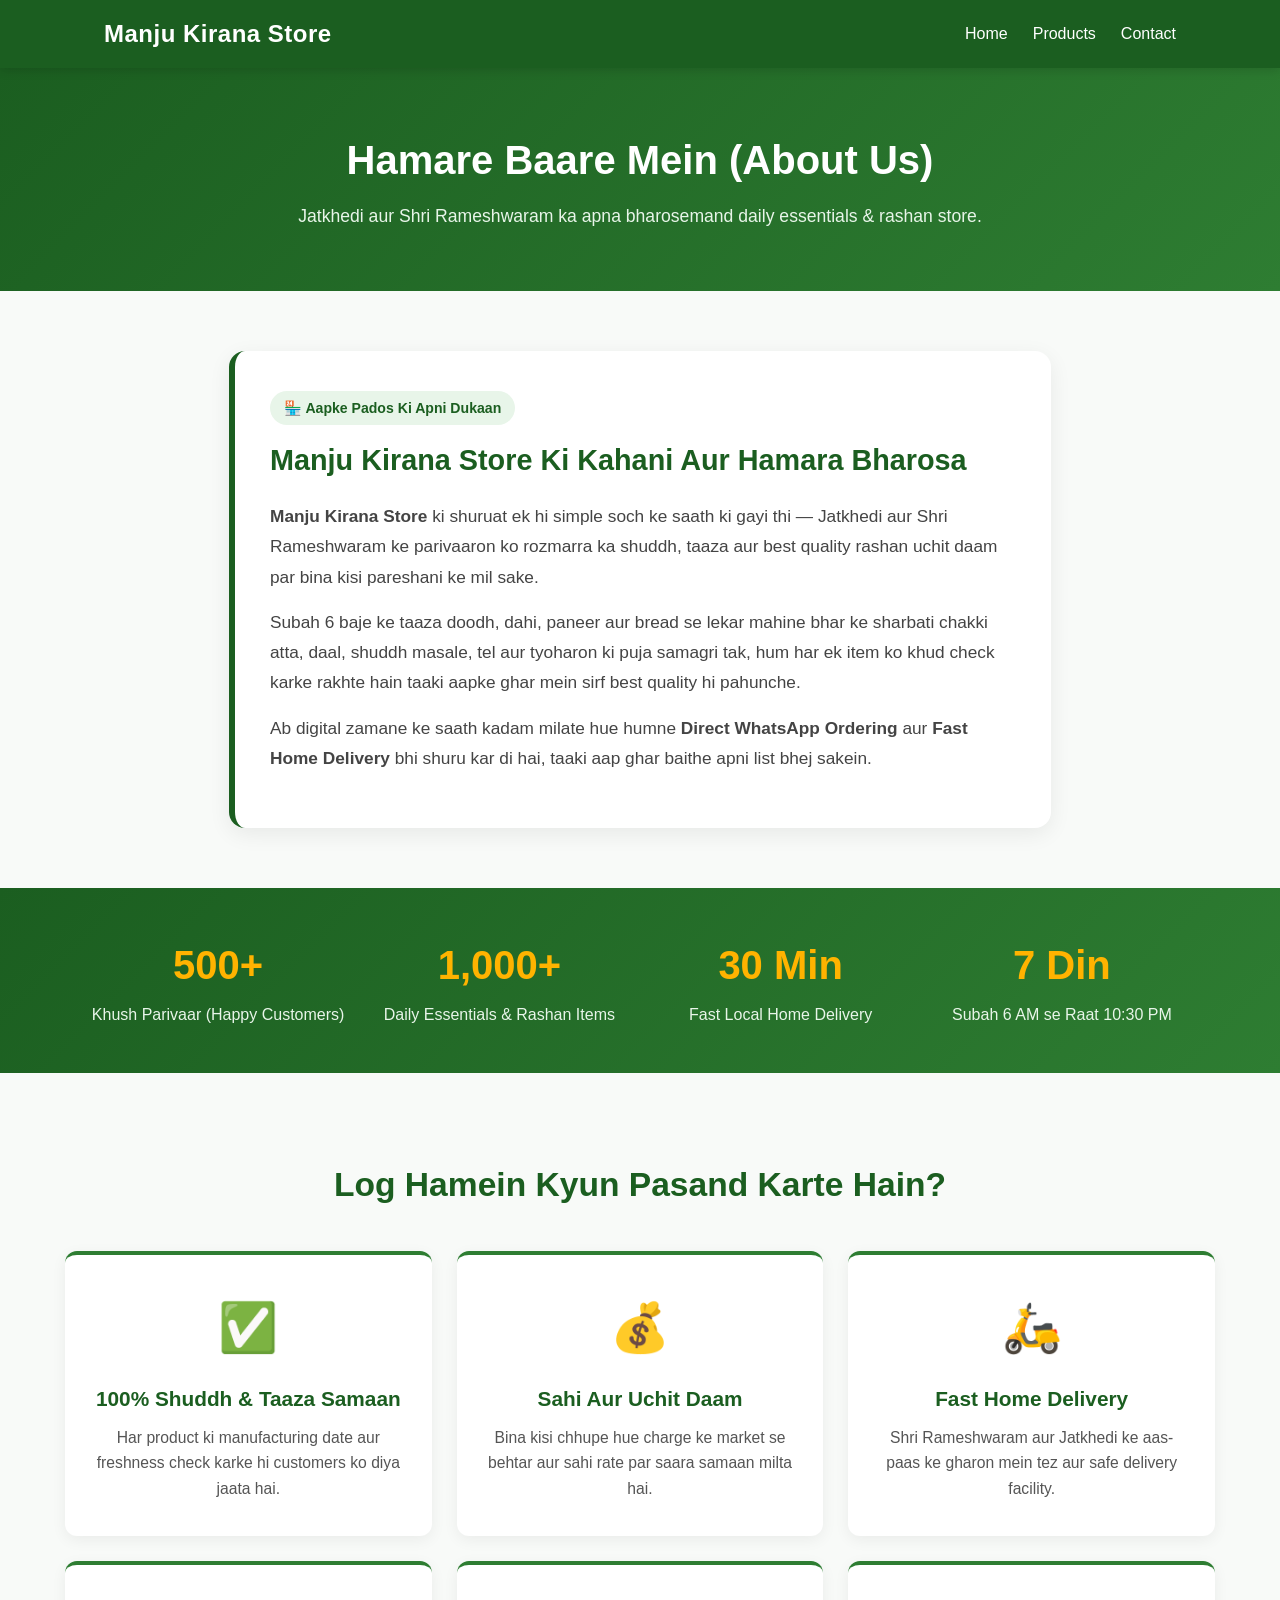
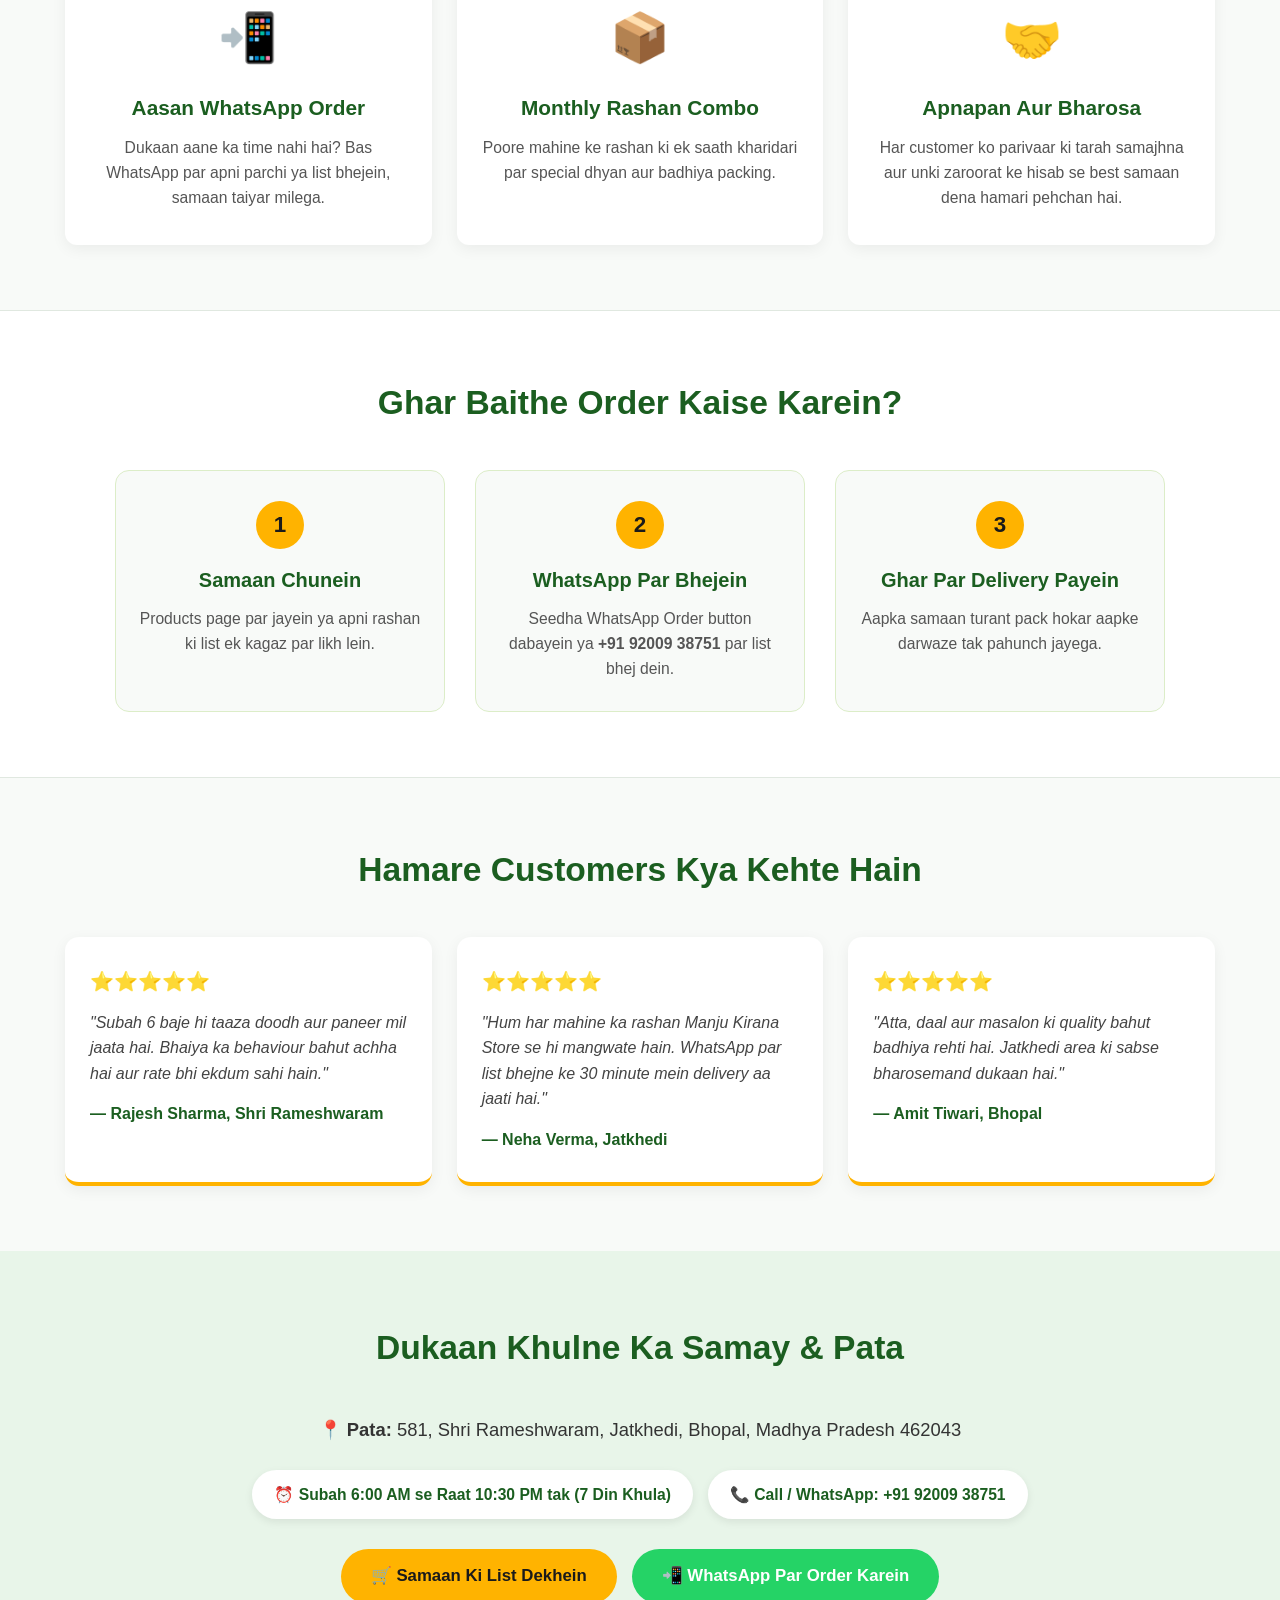
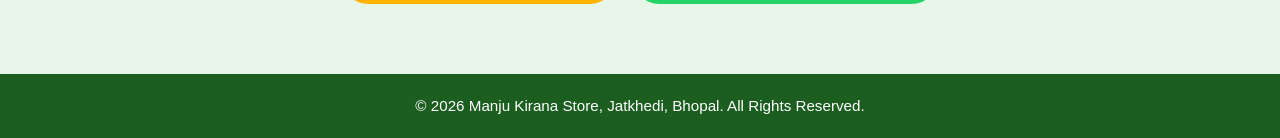
==== about.html @ 7a3c8fed "Added Manju Kirana Store website" ====
<!DOCTYPE html>
<html lang="en">
<head>
    <meta charset="UTF-8">
    <meta name="viewport" content="width=device-width, initial-scale=1.0">
    <title>About Us - Manju Kirana Store</title>
    <link rel="stylesheet" href="about.css">
    <meta name="description" content="Manju Kirana Store, Jatkhedi, Bhopal - Rozmarra ka taaza rashan, atta, dal, dairy products, cold drinks aur puja samagri uchit daam par. Direct WhatsApp order aur home delivery available.">

</head>
<body>

    <!-- Header (Home, Products, Contact with target="_blank") -->
    <header>
        <nav>
            <div class="logo">
                <h1>Manju Kirana Store</h1>
            </div>
            <ul>
                <li><a href="index.html" target="_blank">Home</a></li>
                <li><a href="products.html" target="_blank">Products</a></li>
                <li><a href="contact.html" target="_blank">Contact</a></li>
            </ul>
        </nav>
    </header>

    <main>
        <!-- Top Banner -->
        <section class="page-header">
            <h2>Hamare Baare Mein (About Us)</h2>
            <p>Jatkhedi aur Shri Rameshwaram ka apna bharosemand daily essentials & rashan store.</p>
        </section>

        <!-- Section 1: Store Story & Vision -->
        <section class="about-story">
            <div class="story-container">
                <span class="story-badge">🏪 Aapke Pados Ki Apni Dukaan</span>
                <h3>Manju Kirana Store Ki Kahani Aur Hamara Bharosa</h3>
                <p><strong>Manju Kirana Store</strong> ki shuruat ek hi simple soch ke saath ki gayi thi — Jatkhedi aur Shri Rameshwaram ke parivaaron ko rozmarra ka shuddh, taaza aur best quality rashan uchit daam par bina kisi pareshani ke mil sake.</p>
                <p>Subah 6 baje ke taaza doodh, dahi, paneer aur bread se lekar mahine bhar ke sharbati chakki atta, daal, shuddh masale, tel aur tyoharon ki puja samagri tak, hum har ek item ko khud check karke rakhte hain taaki aapke ghar mein sirf best quality hi pahunche.</p>
                <p>Ab digital zamane ke saath kadam milate hue humne <strong>Direct WhatsApp Ordering</strong> aur <strong>Fast Home Delivery</strong> bhi shuru kar di hai, taaki aap ghar baithe apni list bhej sakein.</p>
            </div>
        </section>

        <!-- Section 2: Store Stats / Highlights Strip -->
        <section class="stats-strip">
            <div class="stats-grid">
                <div class="stat-item">
                    <h3>500+</h3>
                    <p>Khush Parivaar (Happy Customers)</p>
                </div>
                <div class="stat-item">
                    <h3>1,000+</h3>
                    <p>Daily Essentials & Rashan Items</p>
                </div>
                <div class="stat-item">
                    <h3>30 Min</h3>
                    <p>Fast Local Home Delivery</p>
                </div>
                <div class="stat-item">
                    <h3>7 Din</h3>
                    <p>Subah 6 AM se Raat 10:30 PM</p>
                </div>
            </div>
        </section>

        <!-- Section 3: Why Choose Us (6 Cards Grid) -->
        <section class="why-us">
            <h2>Log Hamein Kyun Pasand Karte Hain?</h2>
            <div class="grid-container">
                <div class="card">
                    <div class="icon">✅</div>
                    <h3>100% Shuddh & Taaza Samaan</h3>
                    <p>Har product ki manufacturing date aur freshness check karke hi customers ko diya jaata hai.</p>
                </div>

                <div class="card">
                    <div class="icon">💰</div>
                    <h3>Sahi Aur Uchit Daam</h3>
                    <p>Bina kisi chhupe hue charge ke market se behtar aur sahi rate par saara samaan milta hai.</p>
                </div>

                <div class="card">
                    <div class="icon">🛵</div>
                    <h3>Fast Home Delivery</h3>
                    <p>Shri Rameshwaram aur Jatkhedi ke aas-paas ke gharon mein tez aur safe delivery facility.</p>
                </div>

                <div class="card">
                    <div class="icon">📲</div>
                    <h3>Aasan WhatsApp Order</h3>
                    <p>Dukaan aane ka time nahi hai? Bas WhatsApp par apni parchi ya list bhejein, samaan taiyar milega.</p>
                </div>

                <div class="card">
                    <div class="icon">📦</div>
                    <h3>Monthly Rashan Combo</h3>
                    <p>Poore mahine ke rashan ki ek saath kharidari par special dhyan aur badhiya packing.</p>
                </div>

                <div class="card">
                    <div class="icon">🤝</div>
                    <h3>Apnapan Aur Bharosa</h3>
                    <p>Har customer ko parivaar ki tarah samajhna aur unki zaroorat ke hisab se best samaan dena hamari pehchan hai.</p>
                </div>
            </div>
        </section>

        <!-- Section 4: Order Kaise Karein (3 Simple Steps) -->
        <section class="how-it-works">
            <h2>Ghar Baithe Order Kaise Karein?</h2>
            <div class="steps-grid">
                <div class="step-card">
                    <span class="step-number">1</span>
                    <h4>Samaan Chunein</h4>
                    <p>Products page par jayein ya apni rashan ki list ek kagaz par likh lein.</p>
                </div>
                <div class="step-card">
                    <span class="step-number">2</span>
                    <h4>WhatsApp Par Bhejein</h4>
                    <p>Seedha WhatsApp Order button dabayein ya <strong>+91 92009 38751</strong> par list bhej dein.</p>
                </div>
                <div class="step-card">
                    <span class="step-number">3</span>
                    <h4>Ghar Par Delivery Payein</h4>
                    <p>Aapka samaan turant pack hokar aapke darwaze tak pahunch jayega.</p>
                </div>
            </div>
        </section>

        <!-- Section 5: Customer Reviews -->
        <section class="reviews-section">
            <h2>Hamare Customers Kya Kehte Hain</h2>
            <div class="grid-container">
                <div class="review-card">
                    <div class="stars">⭐⭐⭐⭐⭐</div>
                    <p>"Subah 6 baje hi taaza doodh aur paneer mil jaata hai. Bhaiya ka behaviour bahut achha hai aur rate bhi ekdum sahi hain."</p>
                    <h4>— Rajesh Sharma, Shri Rameshwaram</h4>
                </div>
                <div class="review-card">
                    <div class="stars">⭐⭐⭐⭐⭐</div>
                    <p>"Hum har mahine ka rashan Manju Kirana Store se hi mangwate hain. WhatsApp par list bhejne ke 30 minute mein delivery aa jaati hai."</p>
                    <h4>— Neha Verma, Jatkhedi</h4>
                </div>
                <div class="review-card">
                    <div class="stars">⭐⭐⭐⭐⭐</div>
                    <p>"Atta, daal aur masalon ki quality bahut badhiya rehti hai. Jatkhedi area ki sabse bharosemand dukaan hai."</p>
                    <h4>— Amit Tiwari, Bhopal</h4>
                </div>
            </div>
        </section>

        <!-- Section 6: Timings & Call to Action -->
        <section class="about">
            <div class="about-box">
                <h2>Dukaan Khulne Ka Samay & Pata</h2>
                <p><strong>📍 Pata:</strong> 581, Shri Rameshwaram, Jatkhedi, Bhopal, Madhya Pradesh 462043</p>
                <div class="info-badges">
                    <span class="badge">⏰ Subah 6:00 AM se Raat 10:30 PM tak (7 Din Khula)</span>
                    <span class="badge">📞 Call / WhatsApp: +91 92009 38751</span>
                </div>
                <div class="action-buttons" style="display: flex; gap: 15px; justify-content: center; flex-wrap: wrap;">
                    <a href="products.html" target="_blank" class="btn btn-primary">🛒 Samaan Ki List Dekhein</a>
                    <a href="https://wa.me/919200938751" target="_blank" class="btn whatsapp-btn">📲 WhatsApp Par Order Karein</a>
                </div>
            </div>
        </section>
    </main>

    <!-- Footer -->
    <footer>
        <p>&copy; 2026 Manju Kirana Store, Jatkhedi, Bhopal. All Rights Reserved.</p>
    </footer>

</body>
</html>
---- about.css ----
/* 1. Basic Reset & Body Styling */
* {
    margin: 0;
    padding: 0;
    box-sizing: border-box;
    font-family: 'Segoe UI', Tahoma, Geneva, Verdana, sans-serif;
}

html {
    scroll-behavior: smooth;
}

body {
    background-color: #f8faf8;
    color: #222222;
    line-height: 1.6;
}

/* 2. Header & Sticky Navbar */
header {
    background-color: #1b5e20;
    color: #ffffff;
    position: sticky;
    top: 0;
    z-index: 1000;
    box-shadow: 0 2px 10px rgba(0, 0, 0, 0.15);
}

header nav {
    display: flex;
    justify-content: space-between;
    align-items: center;
    max-width: 1200px;
    margin: auto;
    padding: 15px 5%;
}

header .logo h1 {
    font-size: 1.5rem;
    font-weight: 700;
    letter-spacing: 0.5px;
    color: #ffffff;
}

header nav ul {
    list-style: none;
    display: flex;
    gap: 25px;
}

header nav ul li a {
    color: #ffffff;
    text-decoration: none;
    font-weight: 500;
    font-size: 1rem;
    transition: color 0.3s ease;
}

header nav ul li a:hover {
    color: #ffb300;
}

/* 3. Top Page Banner */
.page-header {
    background: linear-gradient(135deg, #1b5e20, #2e7d32);
    color: #ffffff;
    text-align: center;
    padding: 60px 20px;
}

.page-header h2 {
    font-size: 2.5rem;
    margin-bottom: 10px;
}

.page-header p {
    color: #e8f5e9;
    font-size: 1.1rem;
}

/* 4. Section 1: Store Story & Vision */
.about-story {
    padding: 60px 5% 40px;
    max-width: 950px;
    margin: auto;
}

.story-container {
    background-color: #ffffff;
    padding: 40px 35px;
    border-radius: 16px;
    border-left: 6px solid #1b5e20;
    box-shadow: 0 6px 22px rgba(0, 0, 0, 0.07);
}

.story-badge {
    display: inline-block;
    background-color: #e8f5e9;
    color: #1b5e20;
    font-weight: 700;
    font-size: 0.88rem;
    padding: 6px 14px;
    border-radius: 20px;
    margin-bottom: 12px;
}

.story-container h3 {
    color: #1b5e20;
    font-size: 1.8rem;
    margin-bottom: 18px;
}

.story-container p {
    color: #444444;
    font-size: 1.08rem;
    margin-bottom: 15px;
    line-height: 1.75;
}

/* 5. Section 2: Store Stats Strip */
.stats-strip {
    background: linear-gradient(135deg, #1b5e20, #2e7d32);
    color: #ffffff;
    padding: 45px 5%;
    margin: 20px 0;
}

.stats-grid {
    display: grid;
    grid-template-columns: repeat(auto-fit, minmax(200px, 1fr));
    gap: 25px;
    max-width: 1100px;
    margin: auto;
    text-align: center;
}

.stat-item h3 {
    font-size: 2.5rem;
    color: #ffb300;
    margin-bottom: 5px;
}

.stat-item p {
    font-size: 1rem;
    color: #e8f5e9;
    font-weight: 500;
}

/* 6. Section 3: Why Choose Us (6 Cards Grid) */
.why-us {
    padding: 65px 5%;
    text-align: center;
}

.why-us h2, .how-it-works h2, .reviews-section h2, .about h2 {
    font-size: 2.1rem;
    color: #1b5e20;
    margin-bottom: 40px;
}

.grid-container {
    display: grid;
    grid-template-columns: repeat(auto-fit, minmax(280px, 1fr));
    gap: 25px;
    max-width: 1150px;
    margin: auto;
}

.card {
    background-color: #ffffff;
    padding: 35px 25px;
    border-radius: 12px;
    box-shadow: 0 4px 15px rgba(0, 0, 0, 0.06);
    border-top: 4px solid #2e7d32;
    transition: transform 0.35s ease, box-shadow 0.35s ease;
}

.card:hover {
    transform: scale(1.05); /* Smooth Zoom-in */
    box-shadow: 0 12px 28px rgba(0, 0, 0, 0.12);
}

.card .icon {
    font-size: 3rem;
    margin-bottom: 15px;
}

.card h3 {
    color: #1b5e20;
    font-size: 1.3rem;
    margin-bottom: 10px;
}

.card p {
    color: #555555;
    font-size: 0.98rem;
}

/* 7. Section 4: Order Kaise Karein (3 Steps) */
.how-it-works {
    background-color: #ffffff;
    padding: 65px 5%;
    text-align: center;
    border-top: 1px solid #e0e8e0;
    border-bottom: 1px solid #e0e8e0;
}

.steps-grid {
    display: grid;
    grid-template-columns: repeat(auto-fit, minmax(250px, 1fr));
    gap: 30px;
    max-width: 1050px;
    margin: auto;
}

.step-card {
    background-color: #f8faf8;
    padding: 30px 20px;
    border-radius: 14px;
    border: 1px solid #dcedc8;
    transition: transform 0.3s ease;
}

.step-card:hover {
    transform: scale(1.05);
}

.step-number {
    display: inline-flex;
    align-items: center;
    justify-content: center;
    width: 48px;
    height: 48px;
    background-color: #ffb300;
    color: #1a1a1a;
    font-size: 1.4rem;
    font-weight: 700;
    border-radius: 50%;
    margin-bottom: 15px;
}

.step-card h4 {
    font-size: 1.25rem;
    color: #1b5e20;
    margin-bottom: 10px;
}

.step-card p {
    color: #555555;
    font-size: 0.98rem;
}

/* 8. Section 5: Customer Reviews */
.reviews-section {
    padding: 65px 5%;
    text-align: center;
}

.review-card {
    background-color: #ffffff;
    padding: 30px 25px;
    border-radius: 14px;
    box-shadow: 0 4px 15px rgba(0, 0, 0, 0.06);
    border-bottom: 4px solid #ffb300;
    text-align: left;
    transition: transform 0.3s ease;
}

.review-card:hover {
    transform: scale(1.04);
}

.review-card .stars {
    font-size: 1.2rem;
    margin-bottom: 12px;
}

.review-card p {
    color: #444444;
    font-style: italic;
    margin-bottom: 15px;
    line-height: 1.6;
}

.review-card h4 {
    color: #1b5e20;
    font-size: 1rem;
}

/* 9. Section 6: Timings & Call to Action */
.about {
    background-color: #e8f5e9;
    padding: 70px 5%;
    text-align: center;
}

.about-box {
    max-width: 850px;
    margin: auto;
}

.about-box p {
    font-size: 1.15rem;
    color: #333333;
    margin-bottom: 25px;
}

.info-badges {
    display: flex;
    flex-wrap: wrap;
    justify-content: center;
    gap: 15px;
}

.badge {
    background-color: #ffffff;
    color: #1b5e20;
    padding: 12px 22px;
    border-radius: 30px;
    font-weight: 600;
    font-size: 0.98rem;
    box-shadow: 0 3px 8px rgba(0, 0, 0, 0.08);
}

.action-buttons {
    margin-top: 30px;
}

/* Buttons */
.btn {
    display: inline-block;
    padding: 14px 30px;
    font-size: 1.05rem;
    font-weight: 600;
    text-decoration: none;
    border-radius: 30px;
    transition: transform 0.3s ease, background-color 0.3s ease;
}

.btn-primary {
    background-color: #ffb300;
    color: #1a1a1a;
}

.btn-primary:hover {
    background-color: #ffa000;
    transform: scale(1.07);
}

.whatsapp-btn {
    background-color: #25D366;
    color: #ffffff !important;
}

.whatsapp-btn:hover {
    background-color: #1ebe5d;
    transform: scale(1.07);
}

/* 10. Footer */
footer {
    background-color: #1b5e20;
    color: #ffffff;
    text-align: center;
    padding: 20px;
    font-size: 0.95rem;
}

/* 11. Mobile Responsive */
@media (max-width: 768px) {
    header nav {
        flex-direction: column;
        gap: 12px;
    }

    header nav ul {
        gap: 15px;
        flex-wrap: wrap;
        justify-content: center;
    }

    .page-header h2 {
        font-size: 2rem;
    }

    .btn {
        width: 100%;
        text-align: center;
    }
}
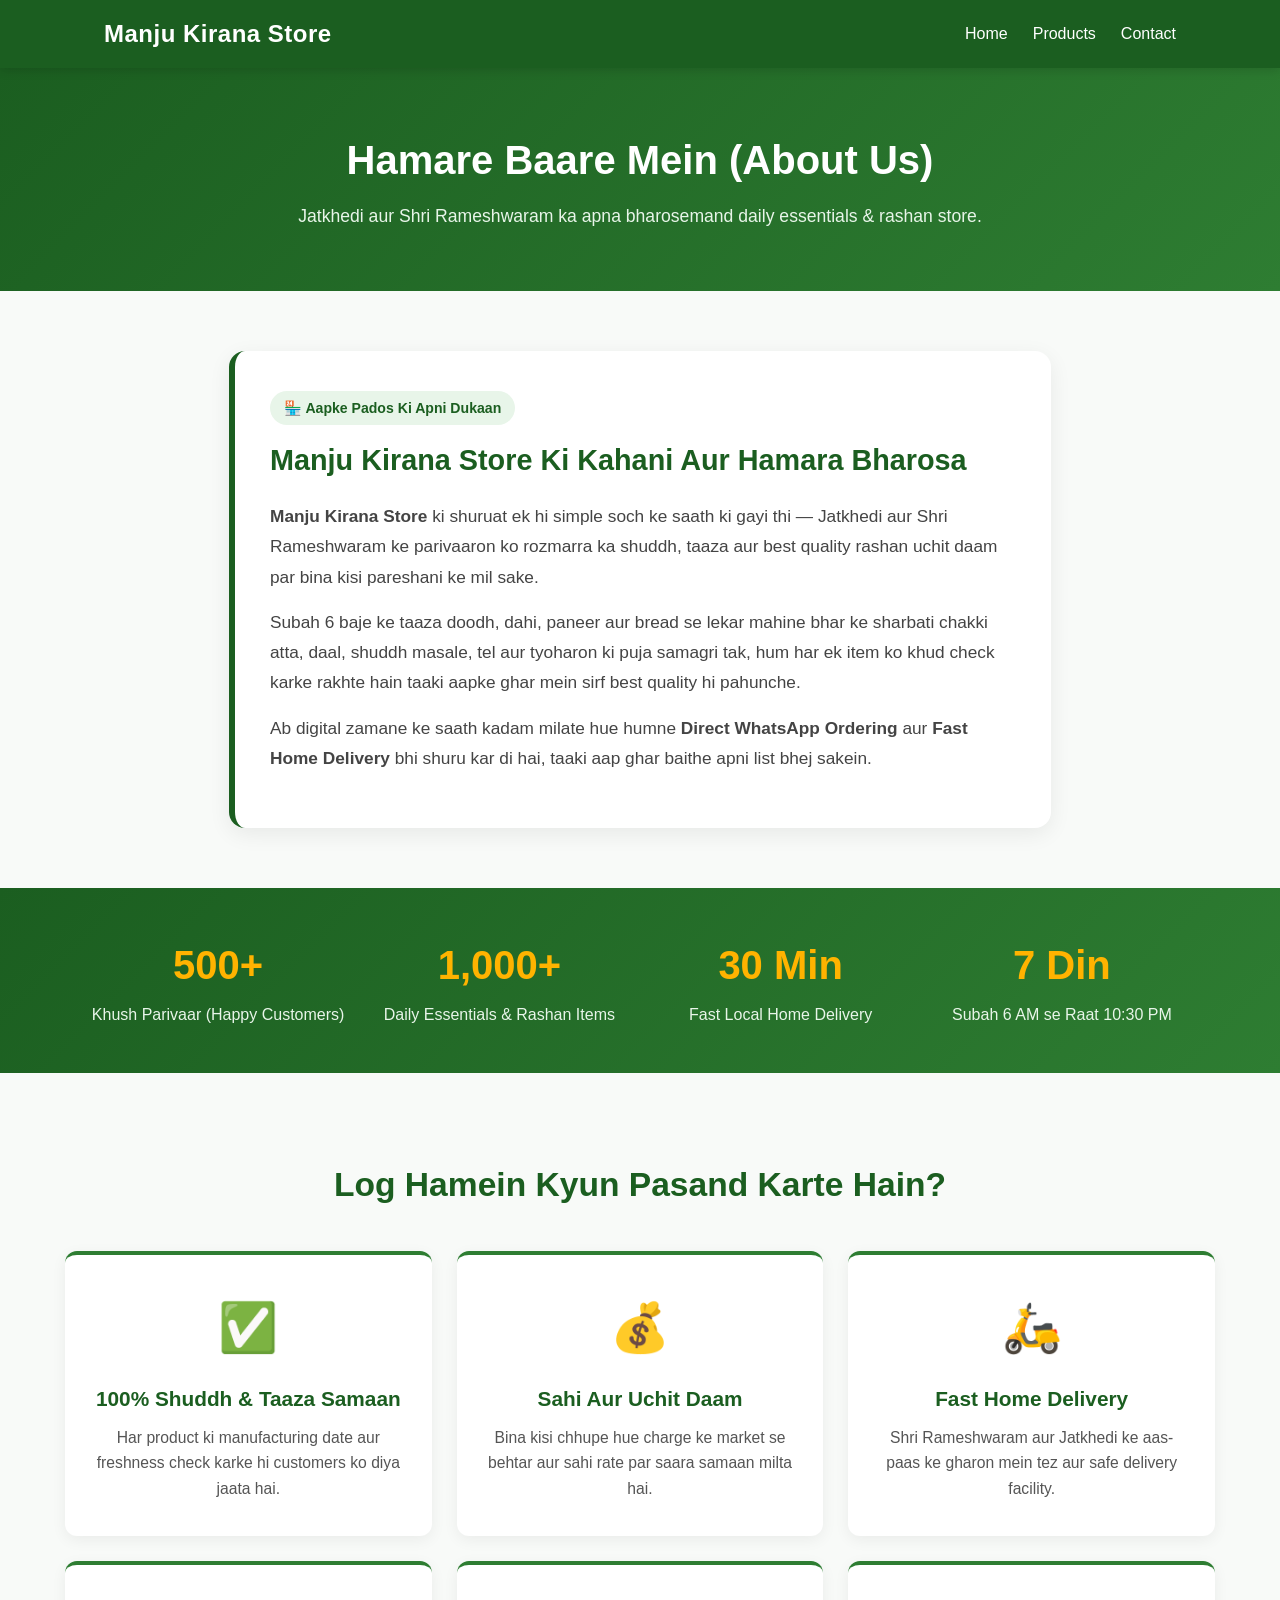
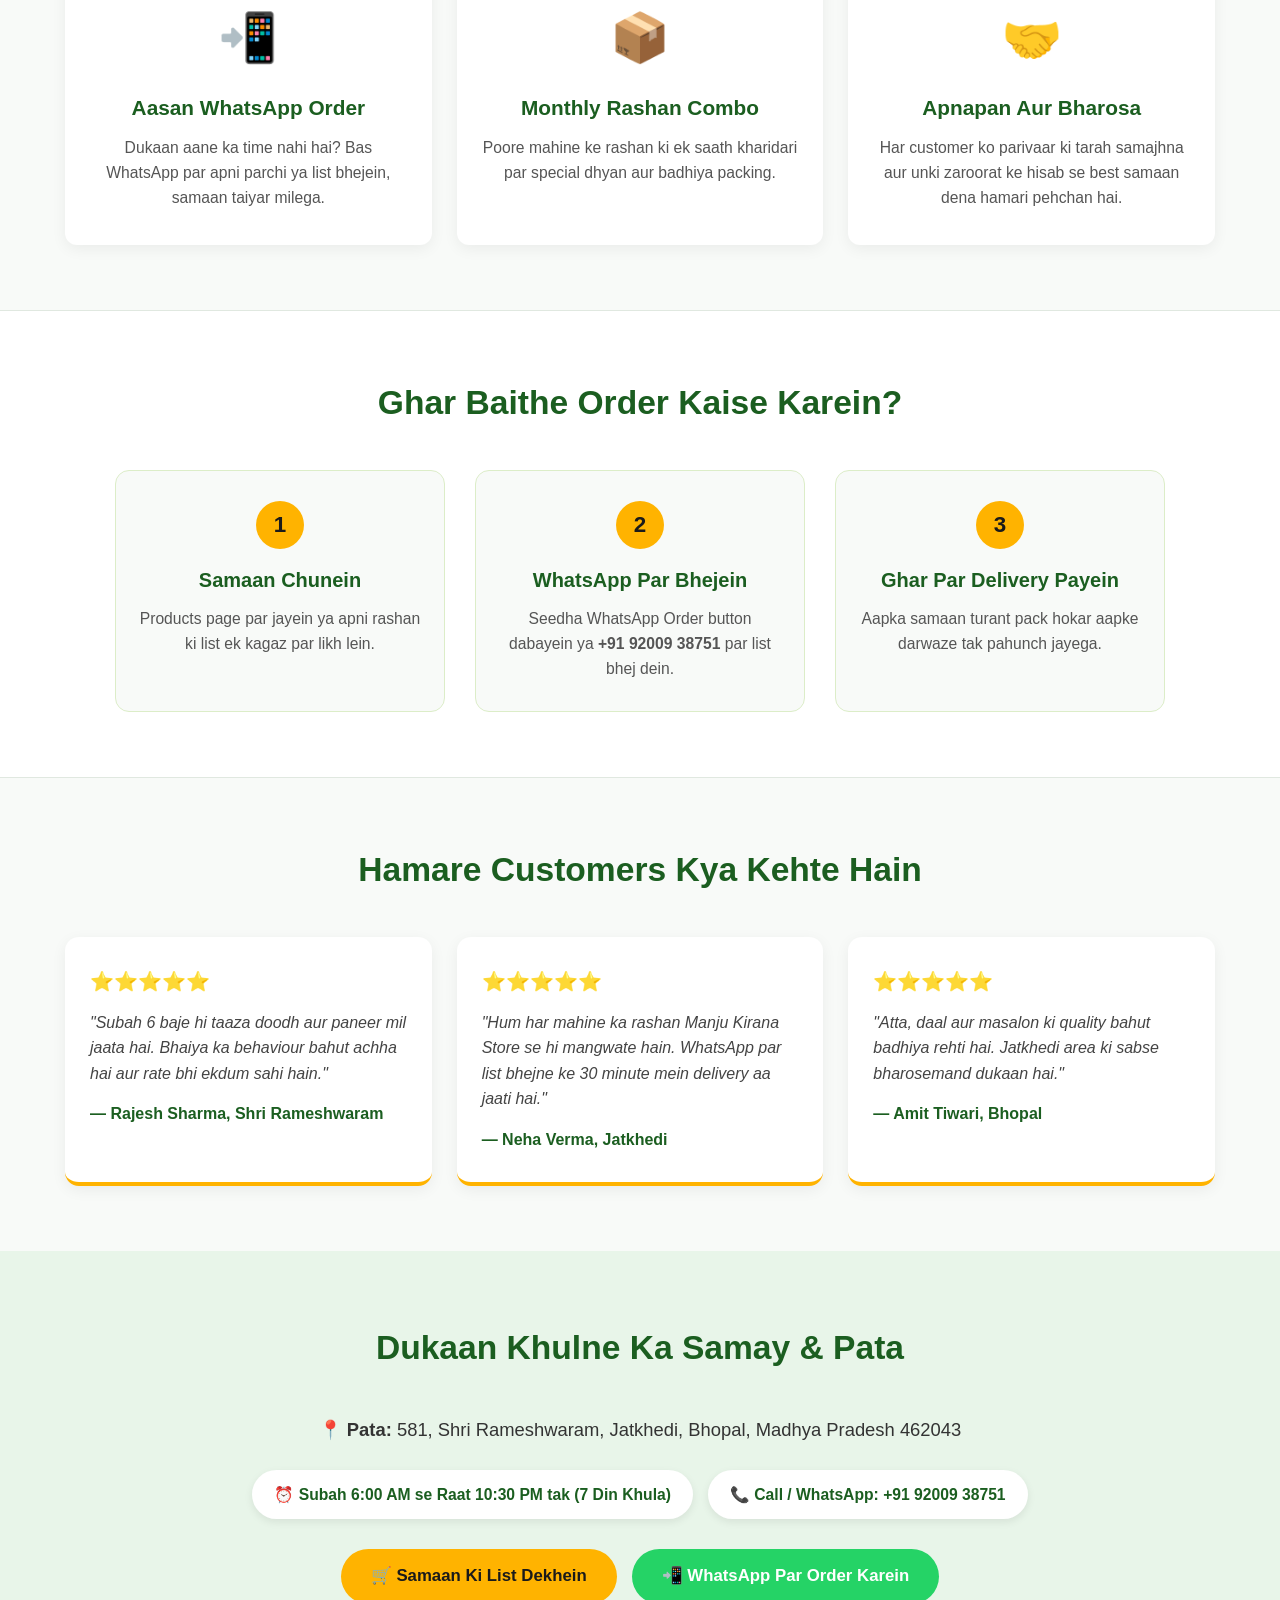
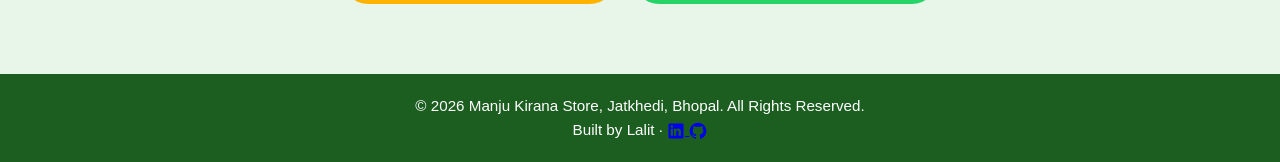
==== commit 4ac21a7f: "update" ====
--- a/about.html
+++ b/about.html
@@ -170,6 +170,14 @@
     <!-- Footer -->
     <footer>
         <p>&copy; 2026 Manju Kirana Store, Jatkhedi, Bhopal. All Rights Reserved.</p>
+        <p>Built by Lalit ·
+            <a href="https://www.linkedin.com/in/thelalitpatel25" target="_blank" rel="noopener noreferrer" aria-label="Lalit on LinkedIn" title="LinkedIn">
+                <svg aria-hidden="true" viewBox="0 0 24 24" width="18" height="18" style="vertical-align: middle; fill: currentColor;"><path d="M20.45 2H3.55C2.69 2 2 2.68 2 3.52v16.96c0 .84.69 1.52 1.55 1.52h16.9c.86 0 1.55-.68 1.55-1.52V3.52c0-.84-.69-1.52-1.55-1.52ZM7.93 18.34H4.96V9.01h2.97v9.33ZM6.45 7.73a1.72 1.72 0 1 1 0-3.44 1.72 1.72 0 0 1 0 3.44Zm12 10.61h-2.97v-4.54c0-1.08-.02-2.47-1.51-2.47-1.51 0-1.74 1.18-1.74 2.39v4.62H9.26V9.01h2.85v1.27h.04c.4-.75 1.37-1.53 2.82-1.53 3.01 0 3.57 1.98 3.57 4.55v5.04Z"/></svg>
+            </a>
+            <a href="https://github.com/Lalit2506" target="_blank" rel="noopener noreferrer" aria-label="Lalit on GitHub" title="GitHub">
+                <svg aria-hidden="true" viewBox="0 0 24 24" width="18" height="18" style="vertical-align: middle; fill: currentColor;"><path d="M12 .9a11.1 11.1 0 0 0-3.51 21.63c.56.1.76-.24.76-.54v-2.08c-3.1.67-3.76-1.31-3.76-1.31-.51-1.29-1.24-1.63-1.24-1.63-1.01-.69.08-.68.08-.68 1.12.08 1.71 1.15 1.71 1.15 1 1.71 2.62 1.22 3.26.93.1-.72.39-1.22.71-1.5-2.48-.28-5.09-1.24-5.09-5.52 0-1.22.44-2.22 1.15-3-.12-.28-.5-1.42.11-2.96 0 0 .94-.3 3.05 1.14a10.6 10.6 0 0 1 5.55 0c2.11-1.44 3.04-1.14 3.04-1.14.61 1.54.23 2.68.12 2.96.72.78 1.15 1.78 1.15 3 0 4.29-2.62 5.24-5.11 5.52.4.35.76 1.02.76 2.06v3.06c0 .3.2.65.77.54A11.1 11.1 0 0 0 12 .9Z"/></svg>
+            </a>
+        </p>
     </footer>
 
 </body>
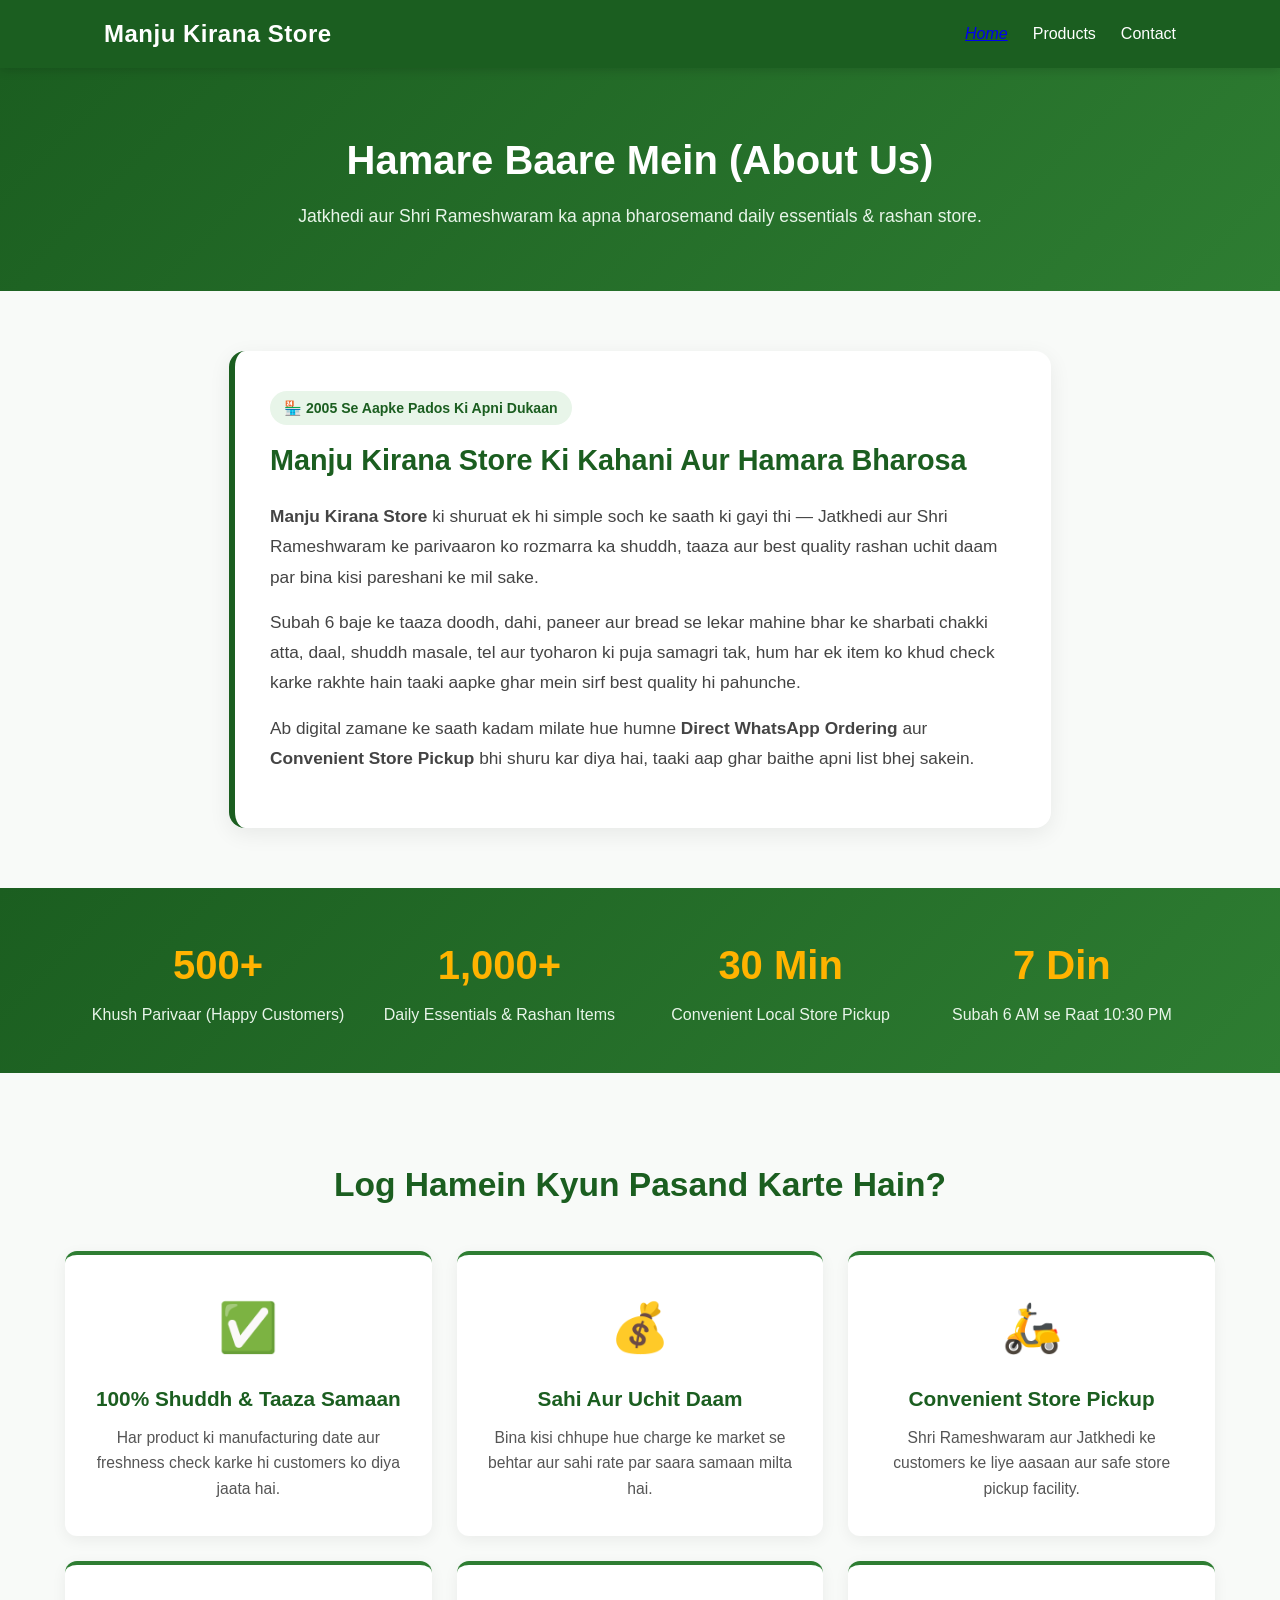
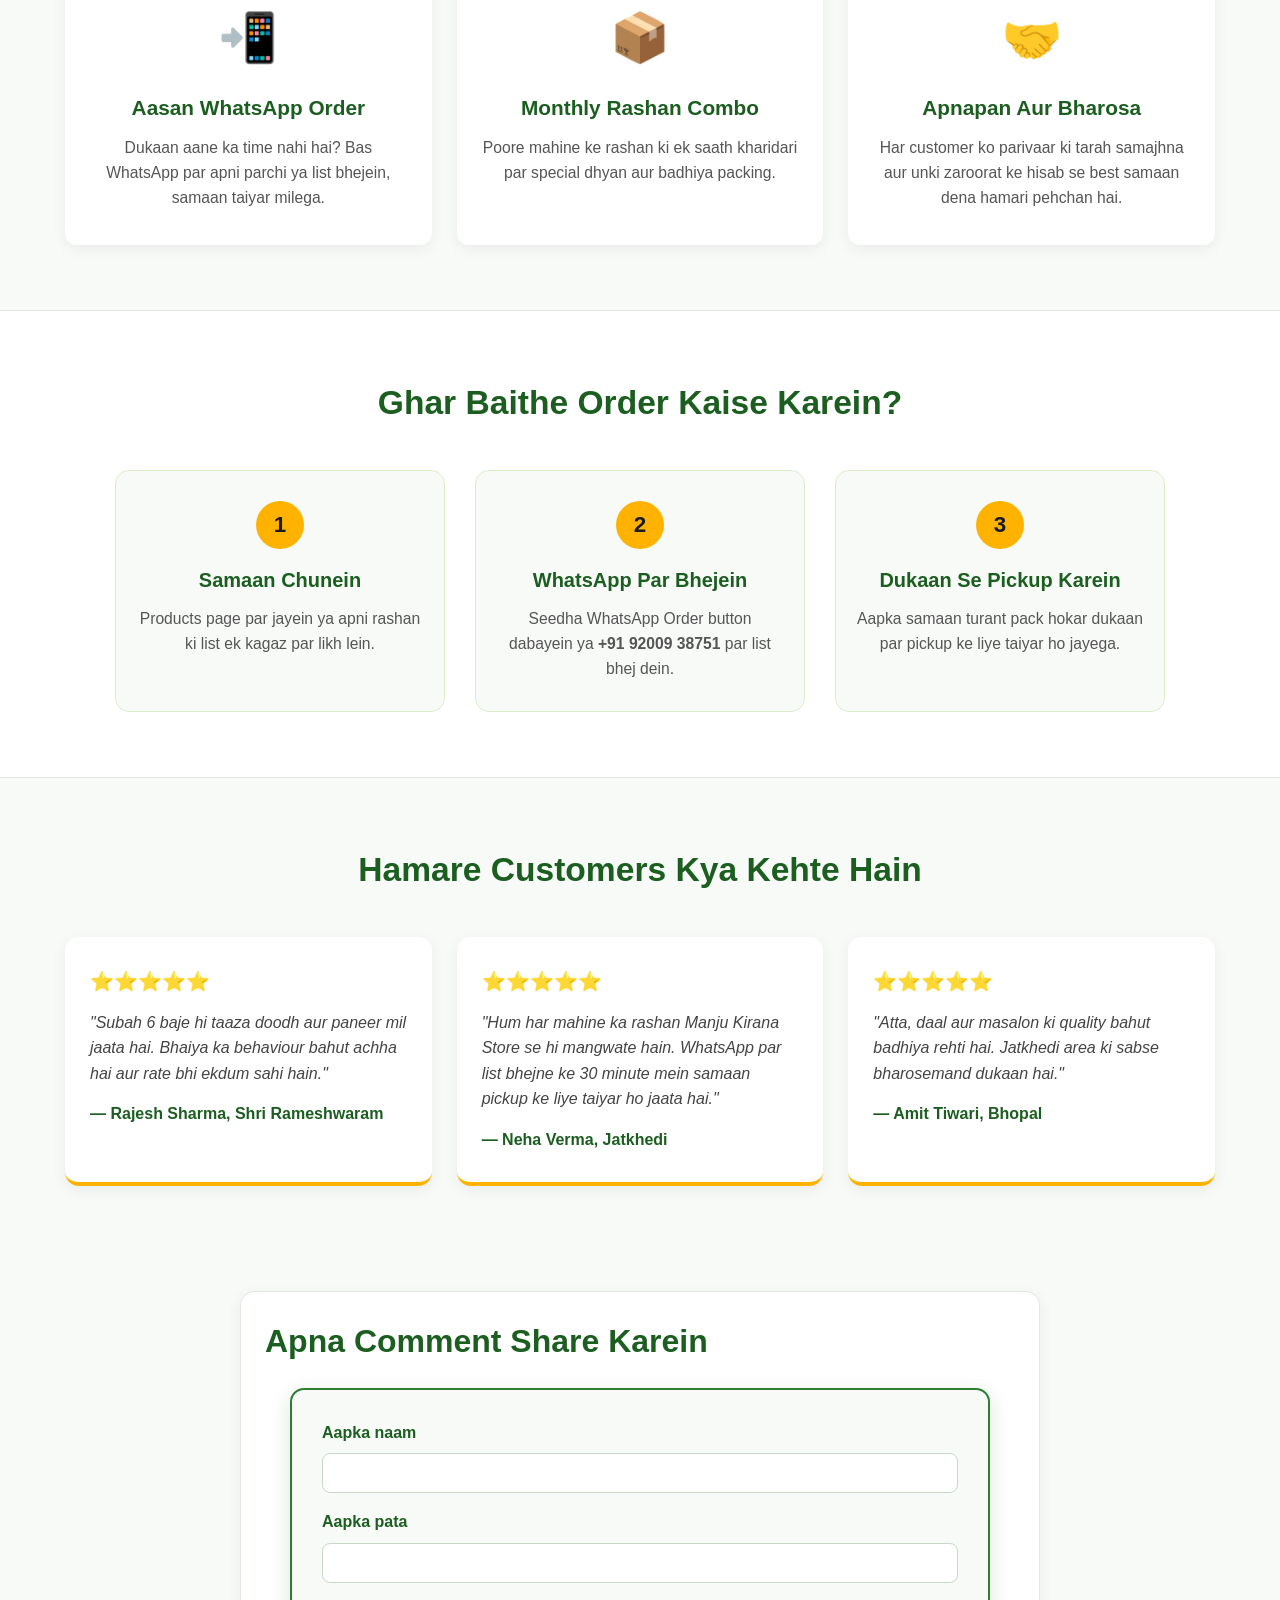
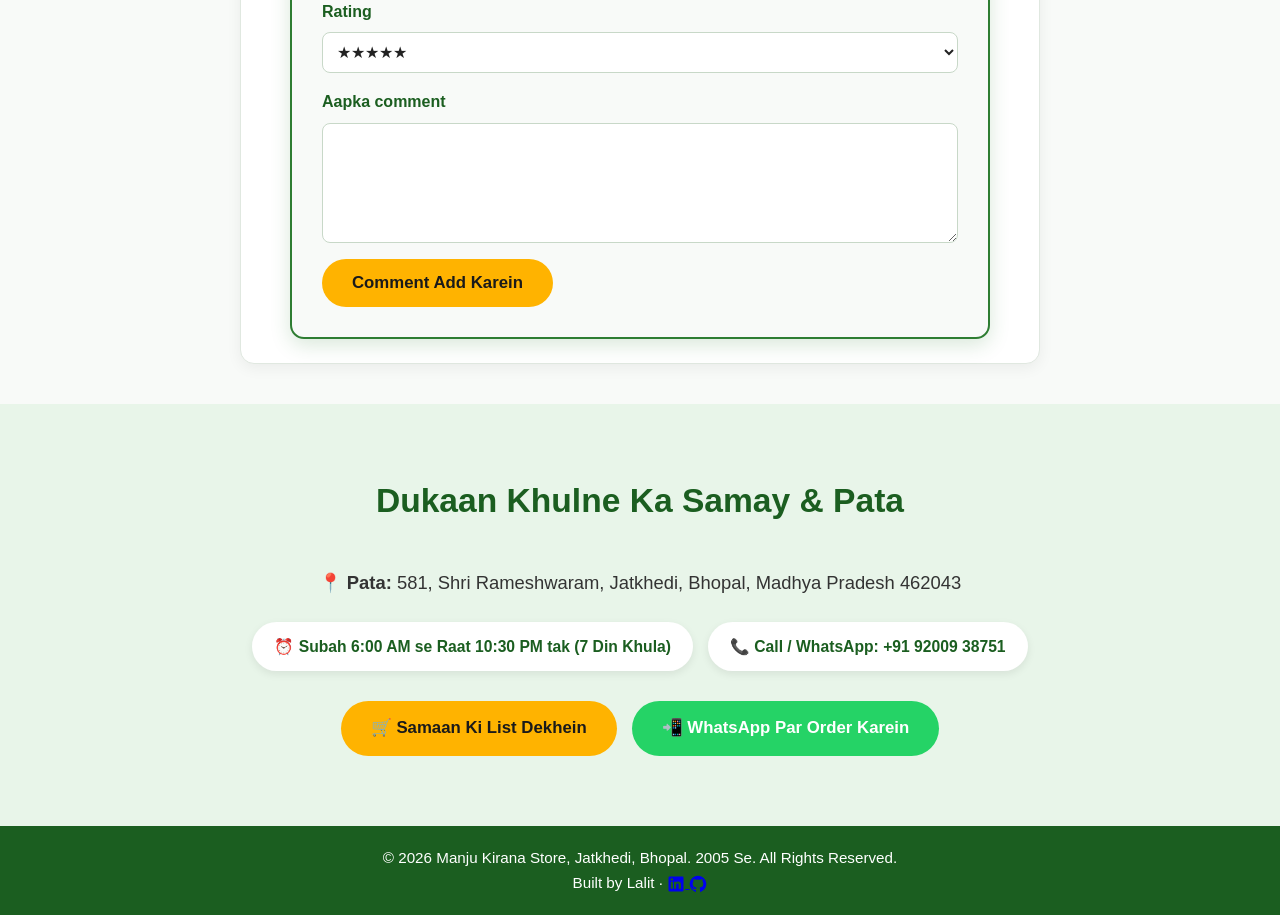
==== commit f8b7d356: "update" ====
--- a/about.html
+++ b/about.html
@@ -5,8 +5,8 @@
     <meta name="viewport" content="width=device-width, initial-scale=1.0">
     <title>About Us - Manju Kirana Store</title>
     <link rel="stylesheet" href="about.css">
-    <meta name="description" content="Manju Kirana Store, Jatkhedi, Bhopal - Rozmarra ka taaza rashan, atta, dal, dairy products, cold drinks aur puja samagri uchit daam par. Direct WhatsApp order aur home delivery available.">
-
+    <meta name="description" content="Manju Kirana Store, Jatkhedi, Bhopal - Rozmarra ka taaza rashan, atta, dal, dairy products, cold drinks aur puja samagri uchit daam par. Direct WhatsApp order aur store pickup available.">
+    <link rel="icon" type="image/webp" href="manjukiranastore.webp">
 </head>
 <body>
 
@@ -17,9 +17,9 @@
                 <h1>Manju Kirana Store</h1>
             </div>
             <ul>
-                <li><a href="index.html" target="_blank">Home</a></li>
-                <li><a href="products.html" target="_blank">Products</a></li>
-                <li><a href="contact.html" target="_blank">Contact</a></li>
+                <i><a href="index.html" >Home</a></i>
+                <li><a href="products.html" >Products</a></li>
+                <li><a href="contact.html" >Contact</a></li>
             </ul>
         </nav>
     </header>
@@ -34,11 +34,11 @@
         <!-- Section 1: Store Story & Vision -->
         <section class="about-story">
             <div class="story-container">
-                <span class="story-badge">🏪 Aapke Pados Ki Apni Dukaan</span>
+                <span class="story-badge">🏪 2005 Se Aapke Pados Ki Apni Dukaan</span>
                 <h3>Manju Kirana Store Ki Kahani Aur Hamara Bharosa</h3>
                 <p><strong>Manju Kirana Store</strong> ki shuruat ek hi simple soch ke saath ki gayi thi — Jatkhedi aur Shri Rameshwaram ke parivaaron ko rozmarra ka shuddh, taaza aur best quality rashan uchit daam par bina kisi pareshani ke mil sake.</p>
                 <p>Subah 6 baje ke taaza doodh, dahi, paneer aur bread se lekar mahine bhar ke sharbati chakki atta, daal, shuddh masale, tel aur tyoharon ki puja samagri tak, hum har ek item ko khud check karke rakhte hain taaki aapke ghar mein sirf best quality hi pahunche.</p>
-                <p>Ab digital zamane ke saath kadam milate hue humne <strong>Direct WhatsApp Ordering</strong> aur <strong>Fast Home Delivery</strong> bhi shuru kar di hai, taaki aap ghar baithe apni list bhej sakein.</p>
+                <p>Ab digital zamane ke saath kadam milate hue humne <strong>Direct WhatsApp Ordering</strong> aur <strong>Convenient Store Pickup</strong> bhi shuru kar diya hai, taaki aap ghar baithe apni list bhej sakein.</p>
             </div>
         </section>
 
@@ -55,7 +55,7 @@
                 </div>
                 <div class="stat-item">
                     <h3>30 Min</h3>
-                    <p>Fast Local Home Delivery</p>
+                    <p>Convenient Local Store Pickup</p>
                 </div>
                 <div class="stat-item">
                     <h3>7 Din</h3>
@@ -82,8 +82,8 @@
 
                 <div class="card">
                     <div class="icon">🛵</div>
-                    <h3>Fast Home Delivery</h3>
-                    <p>Shri Rameshwaram aur Jatkhedi ke aas-paas ke gharon mein tez aur safe delivery facility.</p>
+                    <h3>Convenient Store Pickup</h3>
+                    <p>Shri Rameshwaram aur Jatkhedi ke customers ke liye aasaan aur safe store pickup facility.</p>
                 </div>
 
                 <div class="card">
@@ -122,8 +122,8 @@
                 </div>
                 <div class="step-card">
                     <span class="step-number">3</span>
-                    <h4>Ghar Par Delivery Payein</h4>
-                    <p>Aapka samaan turant pack hokar aapke darwaze tak pahunch jayega.</p>
+                    <h4>Dukaan Se Pickup Karein</h4>
+                    <p>Aapka samaan turant pack hokar dukaan par pickup ke liye taiyar ho jayega.</p>
                 </div>
             </div>
         </section>
@@ -131,7 +131,7 @@
         <!-- Section 5: Customer Reviews -->
         <section class="reviews-section">
             <h2>Hamare Customers Kya Kehte Hain</h2>
-            <div class="grid-container">
+            <div class="grid-container" id="customer-reviews" aria-live="polite">
                 <div class="review-card">
                     <div class="stars">⭐⭐⭐⭐⭐</div>
                     <p>"Subah 6 baje hi taaza doodh aur paneer mil jaata hai. Bhaiya ka behaviour bahut achha hai aur rate bhi ekdum sahi hain."</p>
@@ -139,7 +139,7 @@
                 </div>
                 <div class="review-card">
                     <div class="stars">⭐⭐⭐⭐⭐</div>
-                    <p>"Hum har mahine ka rashan Manju Kirana Store se hi mangwate hain. WhatsApp par list bhejne ke 30 minute mein delivery aa jaati hai."</p>
+                    <p>"Hum har mahine ka rashan Manju Kirana Store se hi mangwate hain. WhatsApp par list bhejne ke 30 minute mein samaan pickup ke liye taiyar ho jaata hai."</p>
                     <h4>— Neha Verma, Jatkhedi</h4>
                 </div>
                 <div class="review-card">
@@ -149,6 +149,89 @@
                 </div>
             </div>
         </section>
+
+        <!-- Customer comment form -->
+        <section class="customer-comments" aria-labelledby="comments-heading" style="max-width: 800px; margin: 40px auto; padding: 24px;">
+            <h2 id="comments-heading">Apna Comment Share Karein</h2>
+            <form id="comment-form">
+                <label for="comment-name">Aapka naam</label>
+                <input id="comment-name" name="name" type="text" maxlength="60" required style="display: block; width: 100%; box-sizing: border-box; margin: 8px 0 16px; padding: 10px;">
+
+                <label for="comment-address">Aapka pata</label>
+                <input id="comment-address" name="address" type="text" maxlength="200" required style="display: block; width: 100%; box-sizing: border-box; margin: 8px 0 16px; padding: 10px;">
+
+                <label for="comment-rating">Rating</label>
+                <select id="comment-rating" name="rating" required style="display: block; margin: 8px 0 16px; padding: 10px;">
+                    <option value="5">★★★★★</option>
+                    <option value="4">★★★★☆</option>
+                    <option value="3">★★★☆☆</option>
+                    <option value="2">★★☆☆☆</option>
+                    <option value="1">★☆☆☆☆</option>
+                </select>
+
+                <label for="comment-text">Aapka comment</label>
+                <textarea id="comment-text" name="comment" rows="4" maxlength="500" required style="display: block; width: 100%; box-sizing: border-box; margin: 8px 0 16px; padding: 10px;"></textarea>
+                <button type="submit" class="btn btn-primary">Comment Add Karein</button>
+            </form>
+        </section>
+
+        <script>
+            const commentsStorageKey = 'manju-kirana-store-comments';
+            const submittedComments = document.getElementById('customer-reviews');
+
+            function addCommentCard(name, address, rating, comment) {
+                const card = document.createElement('article');
+                card.className = 'review-card';
+                const stars = document.createElement('div');
+                stars.className = 'stars';
+                stars.textContent = '★'.repeat(rating) + '☆'.repeat(5 - rating);
+                const message = document.createElement('p');
+                message.textContent = comment;
+                const author = document.createElement('h4');
+                author.textContent = '— ' + name;
+                card.append(stars, message, author);
+                if (address) {
+                    const location = document.createElement('p');
+                    location.textContent = 'Pata: ' + address;
+                    card.append(location);
+                }
+                submittedComments.prepend(card);
+            }
+
+            try {
+                const savedComments = JSON.parse(localStorage.getItem(commentsStorageKey) || '[]');
+                if (Array.isArray(savedComments)) {
+                    savedComments.slice().reverse().forEach(function (savedComment) {
+                        if (savedComment && typeof savedComment.name === 'string' &&
+                            typeof savedComment.comment === 'string' &&
+                            Number.isInteger(savedComment.rating) && savedComment.rating >= 1 && savedComment.rating <= 5) {
+                            addCommentCard(savedComment.name, typeof savedComment.address === 'string' ? savedComment.address : '', savedComment.rating, savedComment.comment);
+                        }
+                    });
+                }
+            } catch (error) {
+                localStorage.removeItem(commentsStorageKey);
+            }
+
+            document.getElementById('comment-form').addEventListener('submit', function (event) {
+                event.preventDefault();
+                const name = document.getElementById('comment-name').value.trim();
+                const address = document.getElementById('comment-address').value.trim();
+                const rating = Number(document.getElementById('comment-rating').value);
+                const comment = document.getElementById('comment-text').value.trim();
+                if (!name || !address || !comment) return;
+
+                addCommentCard(name, address, rating, comment);
+                try {
+                    const savedComments = JSON.parse(localStorage.getItem(commentsStorageKey) || '[]');
+                    savedComments.push({ name: name, address: address, rating: rating, comment: comment });
+                    localStorage.setItem(commentsStorageKey, JSON.stringify(savedComments));
+                } catch (error) {
+                    // Keep the comment visible if browser storage is unavailable.
+                }
+                this.reset();
+            });
+        </script>
 
         <!-- Section 6: Timings & Call to Action -->
         <section class="about">
@@ -169,7 +252,7 @@
 
     <!-- Footer -->
     <footer>
-        <p>&copy; 2026 Manju Kirana Store, Jatkhedi, Bhopal. All Rights Reserved.</p>
+        <p>&copy; 2026 Manju Kirana Store, Jatkhedi, Bhopal. 2005 Se. All Rights Reserved.</p>
         <p>Built by Lalit ·
             <a href="https://www.linkedin.com/in/thelalitpatel25" target="_blank" rel="noopener noreferrer" aria-label="Lalit on LinkedIn" title="LinkedIn">
                 <svg aria-hidden="true" viewBox="0 0 24 24" width="18" height="18" style="vertical-align: middle; fill: currentColor;"><path d="M20.45 2H3.55C2.69 2 2 2.68 2 3.52v16.96c0 .84.69 1.52 1.55 1.52h16.9c.86 0 1.55-.68 1.55-1.52V3.52c0-.84-.69-1.52-1.55-1.52ZM7.93 18.34H4.96V9.01h2.97v9.33ZM6.45 7.73a1.72 1.72 0 1 1 0-3.44 1.72 1.72 0 0 1 0 3.44Zm12 10.61h-2.97v-4.54c0-1.08-.02-2.47-1.51-2.47-1.51 0-1.74 1.18-1.74 2.39v4.62H9.26V9.01h2.85v1.27h.04c.4-.75 1.37-1.53 2.82-1.53 3.01 0 3.57 1.98 3.57 4.55v5.04Z"/></svg>
--- a/about.css
+++ b/about.css
@@ -367,6 +367,87 @@
 }
 
 /* 11. Mobile Responsive */
+.comment-section {
+    background-color: #ffffff;
+    padding: 60px 5%;
+    text-align: center;
+    border-top: 1px solid #e0e8e0;
+}
+
+.comment-section h2 {
+    color: #1b5e20;
+    font-size: 2rem;
+    margin-bottom: 10px;
+}
+
+.comment-section > p {
+    color: #555555;
+    margin-bottom: 25px;
+}
+
+.customer-comments {
+    background-color: #ffffff;
+    border: 1px solid #e0e8e0;
+    border-radius: 14px;
+    box-shadow: 0 4px 15px rgba(0, 0, 0, 0.06);
+}
+
+.customer-comments h2 {
+    color: #1b5e20;
+    font-size: 2rem;
+    margin-bottom: 20px;
+}
+
+#comment-form {
+    max-width: 700px;
+    margin: auto;
+    padding: 30px;
+    background-color: #f8faf8;
+    border: 2px solid #2e7d32;
+    border-radius: 14px;
+    box-shadow: 0 6px 20px rgba(46, 125, 50, 0.18);
+    text-align: left;
+}
+
+#comment-form label {
+    display: block;
+    color: #1b5e20;
+    font-weight: 600;
+    margin: 0 0 7px;
+}
+
+#comment-form input,
+#comment-form select,
+#comment-form textarea {
+    width: 100%;
+    padding: 12px 14px;
+    margin-bottom: 18px;
+    border: 1px solid #c8d8c8;
+    border-radius: 8px;
+    background-color: #ffffff;
+    color: #222222;
+    font-size: 1rem;
+    outline: none;
+    transition: border-color 0.3s ease, box-shadow 0.3s ease;
+}
+
+#comment-form textarea {
+    min-height: 120px;
+    resize: vertical;
+}
+
+#comment-form input:focus,
+#comment-form select:focus,
+#comment-form textarea:focus {
+    border-color: #2e7d32;
+    box-shadow: 0 0 0 3px rgba(46, 125, 50, 0.15);
+}
+
+#comment-form .btn {
+    border: 0;
+    cursor: pointer;
+}
+
 @media (max-width: 768px) {
     header nav {
         flex-direction: column;
@@ -387,4 +468,12 @@
         width: 100%;
         text-align: center;
     }
-}
+
+    #comment-form {
+        padding: 22px 18px;
+    }
+
+    .customer-comments h2 {
+        font-size: 1.7rem;
+    }
+}
